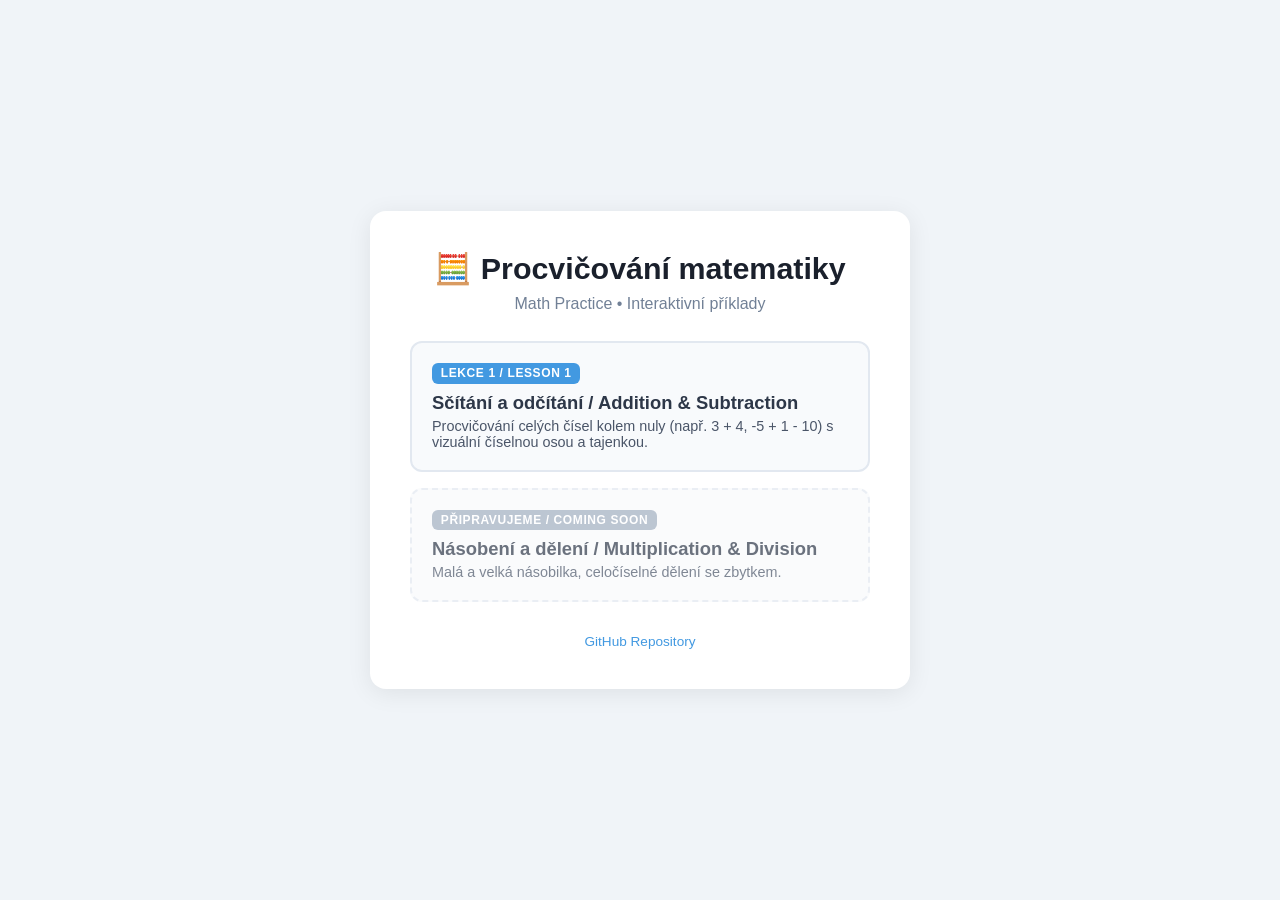
==== index.html @ bd371ef1 "feat: add math practice landing page, README, and GitHub Actions deployment workflow" ====
<!DOCTYPE html>
<html lang="cs">
<head>
  <meta charset="UTF-8">
  <meta name="viewport" content="width=device-width, initial-scale=1.0">
  <title>Procvičování matematiky / Math Practice</title>
  <style>
    *, *::before, *::after {
      box-sizing: border-box;
      margin: 0;
      padding: 0;
    }
    body {
      font-family: 'Segoe UI', Tahoma, Geneva, Verdana, sans-serif;
      background: #f0f4f8;
      color: #2d3748;
      min-height: 100vh;
      display: flex;
      justify-content: center;
      align-items: center;
      padding: 2rem 1rem;
    }
    .portal-card {
      background: #fff;
      border-radius: 16px;
      box-shadow: 0 4px 24px rgba(0,0,0,0.08);
      max-width: 540px;
      width: 100%;
      padding: 2.5rem;
      text-align: center;
    }
    h1 {
      font-size: 1.9rem;
      margin-bottom: 0.5rem;
      color: #1a202c;
    }
    .subtitle {
      font-size: 1rem;
      color: #718096;
      margin-bottom: 1.75rem;
    }
    .lessons-list {
      display: flex;
      flex-direction: column;
      gap: 1rem;
      margin-bottom: 2rem;
      text-align: left;
    }
    .lesson-card {
      display: block;
      text-decoration: none;
      color: inherit;
      background: #f8fafc;
      border: 2px solid #e2e8f0;
      border-radius: 12px;
      padding: 1.25rem;
      transition: all 0.2s ease;
    }
    .lesson-card:hover {
      border-color: #4299e1;
      background: #ebf8ff;
      transform: translateY(-2px);
      box-shadow: 0 4px 12px rgba(66, 153, 225, 0.15);
    }
    .lesson-badge {
      display: inline-block;
      font-size: 0.75rem;
      font-weight: 700;
      text-transform: uppercase;
      letter-spacing: 0.05em;
      padding: 0.2rem 0.55rem;
      border-radius: 6px;
      background: #4299e1;
      color: #fff;
      margin-bottom: 0.5rem;
    }
    .lesson-card.upcoming .lesson-badge {
      background: #a0aec0;
    }
    .lesson-card.upcoming {
      opacity: 0.7;
      cursor: not-allowed;
      border-style: dashed;
    }
    .lesson-card.upcoming:hover {
      border-color: #cbd5e1;
      background: #f8fafc;
      transform: none;
      box-shadow: none;
    }
    .lesson-title {
      font-size: 1.15rem;
      font-weight: 700;
      color: #2d3748;
      margin-bottom: 0.25rem;
    }
    .lesson-desc {
      font-size: 0.9rem;
      color: #4a5568;
    }
    .footer {
      font-size: 0.85rem;
      color: #a0aec0;
    }
    .footer a {
      color: #4299e1;
      text-decoration: none;
    }
    .footer a:hover {
      text-decoration: underline;
    }
  </style>
</head>
<body>
  <div class="portal-card">
    <h1>🧮 Procvičování matematiky</h1>
    <p class="subtitle">Math Practice &bull; Interaktivní příklady</p>

    <div class="lessons-list">
      <a href="1/" class="lesson-card">
        <span class="lesson-badge">Lekce 1 / Lesson 1</span>
        <div class="lesson-title">Sčítání a odčítání / Addition &amp; Subtraction</div>
        <div class="lesson-desc">Procvičování celých čísel kolem nuly (např. 3 + 4, -5 + 1 - 10) s vizuální číselnou osou a tajenkou.</div>
      </a>

      <div class="lesson-card upcoming">
        <span class="lesson-badge">Připravujeme / Coming Soon</span>
        <div class="lesson-title">Násobení a dělení / Multiplication &amp; Division</div>
        <div class="lesson-desc">Malá a velká násobilka, celočíselné dělení se zbytkem.</div>
      </div>
    </div>

    <div class="footer">
      <a href="https://github.com/me2d13/math" target="_blank" rel="noopener">GitHub Repository</a>
    </div>
  </div>
</body>
</html>
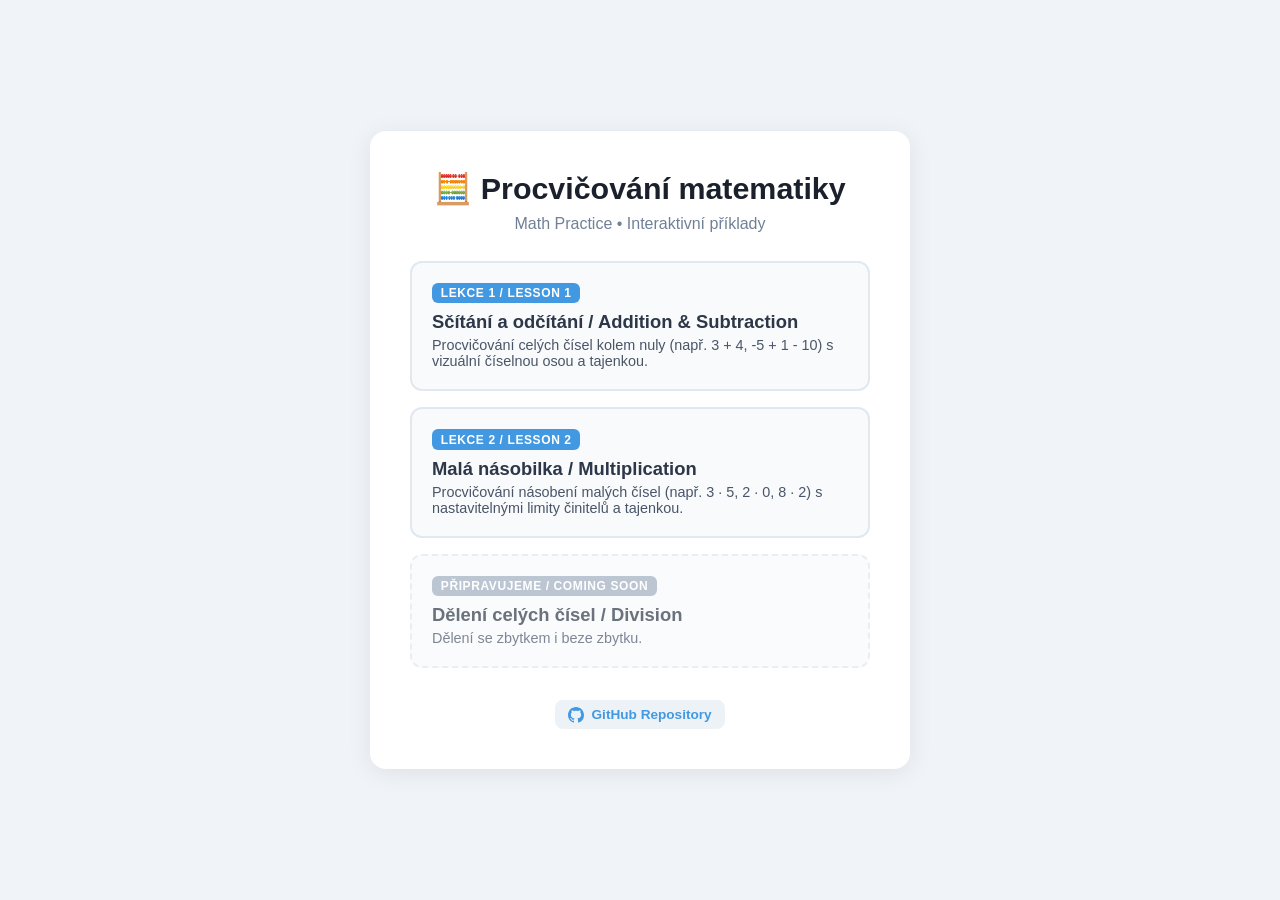
==== commit 5ee6c9ae: "feat: add lesson 2 for multiplication and shared UI components" ====
--- a/index.html
+++ b/index.html
@@ -28,6 +28,29 @@
       width: 100%;
       padding: 2.5rem;
       text-align: center;
+    }
+    .github-link {
+      display: inline-flex;
+      align-items: center;
+      gap: 0.45rem;
+      font-size: 0.85rem;
+      font-weight: 600;
+      color: #4a5568;
+      text-decoration: none;
+      background: #edf2f7;
+      padding: 0.4rem 0.85rem;
+      border-radius: 8px;
+      transition: all 0.15s ease;
+    }
+    .github-link:hover {
+      background: #e2e8f0;
+      color: #1a202c;
+      text-decoration: none;
+    }
+    .github-link svg {
+      width: 16px;
+      height: 16px;
+      fill: currentColor;
     }
     h1 {
       font-size: 1.9rem;
@@ -123,15 +146,24 @@
         <div class="lesson-desc">Procvičování celých čísel kolem nuly (např. 3 + 4, -5 + 1 - 10) s vizuální číselnou osou a tajenkou.</div>
       </a>
 
+      <a href="2/" class="lesson-card">
+        <span class="lesson-badge">Lekce 2 / Lesson 2</span>
+        <div class="lesson-title">Malá násobilka / Multiplication</div>
+        <div class="lesson-desc">Procvičování násobení malých čísel (např. 3 · 5, 2 · 0, 8 · 2) s nastavitelnými limity činitelů a tajenkou.</div>
+      </a>
+
       <div class="lesson-card upcoming">
         <span class="lesson-badge">Připravujeme / Coming Soon</span>
-        <div class="lesson-title">Násobení a dělení / Multiplication &amp; Division</div>
-        <div class="lesson-desc">Malá a velká násobilka, celočíselné dělení se zbytkem.</div>
+        <div class="lesson-title">Dělení celých čísel / Division</div>
+        <div class="lesson-desc">Dělení se zbytkem i beze zbytku.</div>
       </div>
     </div>
 
     <div class="footer">
-      <a href="https://github.com/me2d13/math" target="_blank" rel="noopener">GitHub Repository</a>
+      <a href="https://github.com/me2d13/math" target="_blank" rel="noopener" class="github-link">
+        <svg viewBox="0 0 16 16" width="16" height="16" aria-hidden="true"><path fill="currentColor" d="M8 0C3.58 0 0 3.58 0 8c0 3.54 2.29 6.53 5.47 7.59.4.07.55-.17.55-.38 0-.19-.01-.82-.01-1.49-2.01.37-2.53-.49-2.69-.94-.09-.23-.48-.94-.82-1.13-.28-.15-.68-.52-.01-.53.63-.01 1.08.58 1.23.82.72 1.21 1.87.87 2.33.66.07-.52.28-.87.51-1.07-1.78-.2-3.64-.89-3.64-3.95 0-.87.31-1.59.82-2.15-.08-.2-.36-1.02.08-2.12 0 0 .67-.21 2.2.82.64-.18 1.32-.27 2-.27.68 0 1.36.09 2 .27 1.53-1.04 2.2-.82 2.2-.82.44 1.1.16 1.92.08 2.12.51.56.82 1.27.82 2.15 0 3.07-1.87 3.75-3.65 3.95.29.25.54.73.54 1.48 0 1.07-.01 1.93-.01 2.2 0 .21.15.46.55.38A8.013 8.013 0 0016 8c0-4.42-3.58-8-8-8z"></path></svg>
+        <span>GitHub Repository</span>
+      </a>
     </div>
   </div>
 </body>
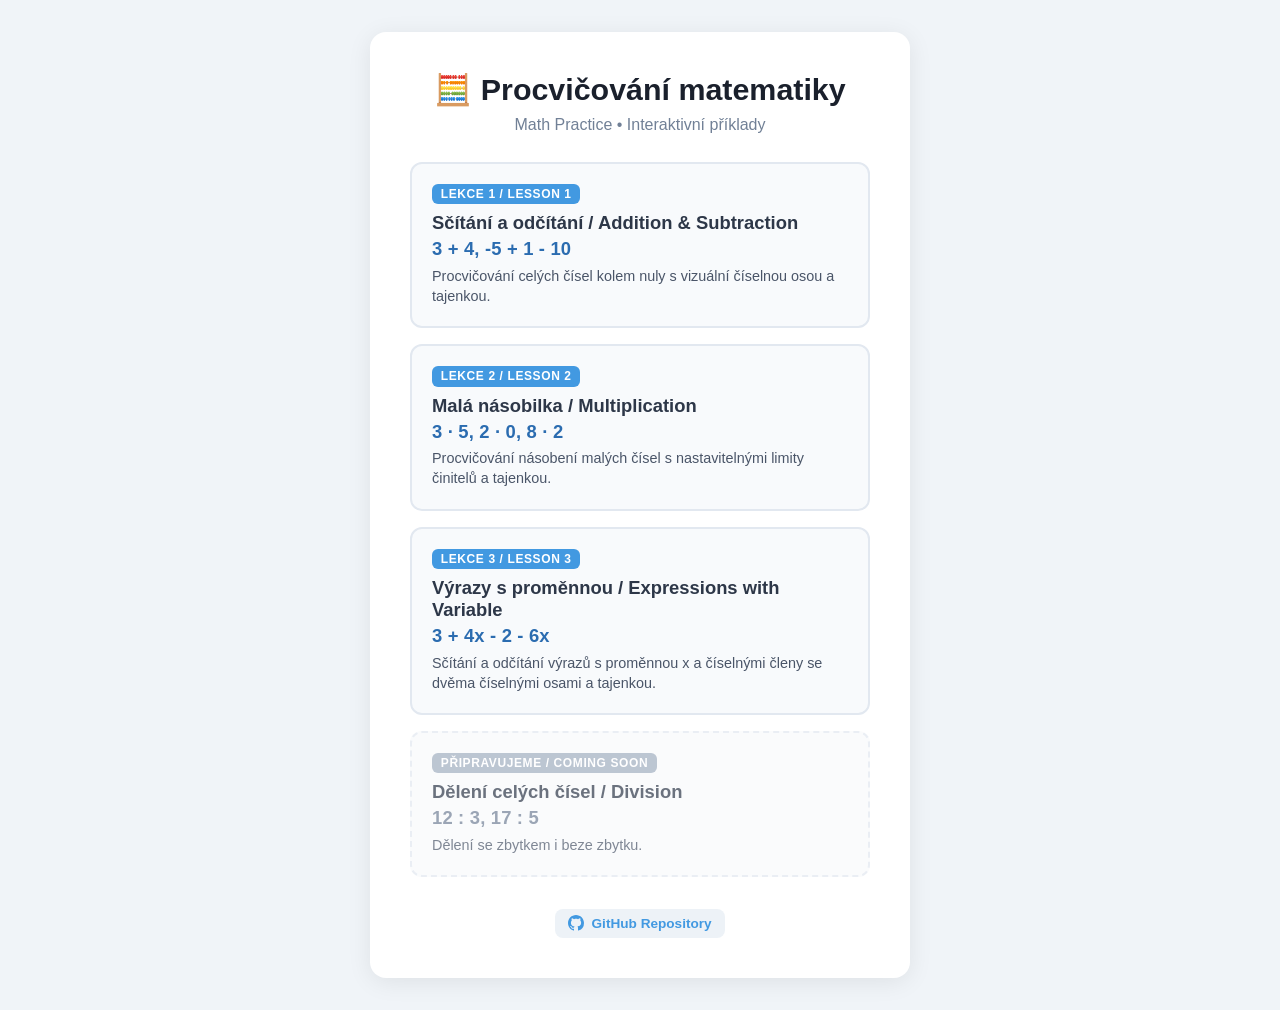
==== commit c02d46d3: "feat: lesson 3" ====
--- a/index.html
+++ b/index.html
@@ -117,9 +117,20 @@
       color: #2d3748;
       margin-bottom: 0.25rem;
     }
+    .lesson-example {
+      font-size: 1.15rem;
+      font-weight: 700;
+      color: #2b6cb0;
+      margin-bottom: 0.35rem;
+      letter-spacing: 0.01em;
+    }
+    .lesson-card.upcoming .lesson-example {
+      color: #718096;
+    }
     .lesson-desc {
       font-size: 0.9rem;
       color: #4a5568;
+      line-height: 1.4;
     }
     .footer {
       font-size: 0.85rem;
@@ -143,18 +154,28 @@
       <a href="1/" class="lesson-card">
         <span class="lesson-badge">Lekce 1 / Lesson 1</span>
         <div class="lesson-title">Sčítání a odčítání / Addition &amp; Subtraction</div>
-        <div class="lesson-desc">Procvičování celých čísel kolem nuly (např. 3 + 4, -5 + 1 - 10) s vizuální číselnou osou a tajenkou.</div>
+        <div class="lesson-example">3 + 4, -5 + 1 - 10</div>
+        <div class="lesson-desc">Procvičování celých čísel kolem nuly s vizuální číselnou osou a tajenkou.</div>
       </a>
 
       <a href="2/" class="lesson-card">
         <span class="lesson-badge">Lekce 2 / Lesson 2</span>
         <div class="lesson-title">Malá násobilka / Multiplication</div>
-        <div class="lesson-desc">Procvičování násobení malých čísel (např. 3 · 5, 2 · 0, 8 · 2) s nastavitelnými limity činitelů a tajenkou.</div>
+        <div class="lesson-example">3 · 5, 2 · 0, 8 · 2</div>
+        <div class="lesson-desc">Procvičování násobení malých čísel s nastavitelnými limity činitelů a tajenkou.</div>
+      </a>
+
+      <a href="3/" class="lesson-card">
+        <span class="lesson-badge">Lekce 3 / Lesson 3</span>
+        <div class="lesson-title">Výrazy s proměnnou / Expressions with Variable</div>
+        <div class="lesson-example">3 + 4x - 2 - 6x</div>
+        <div class="lesson-desc">Sčítání a odčítání výrazů s proměnnou x a číselnými členy se dvěma číselnými osami a tajenkou.</div>
       </a>
 
       <div class="lesson-card upcoming">
         <span class="lesson-badge">Připravujeme / Coming Soon</span>
         <div class="lesson-title">Dělení celých čísel / Division</div>
+        <div class="lesson-example">12 : 3, 17 : 5</div>
         <div class="lesson-desc">Dělení se zbytkem i beze zbytku.</div>
       </div>
     </div>
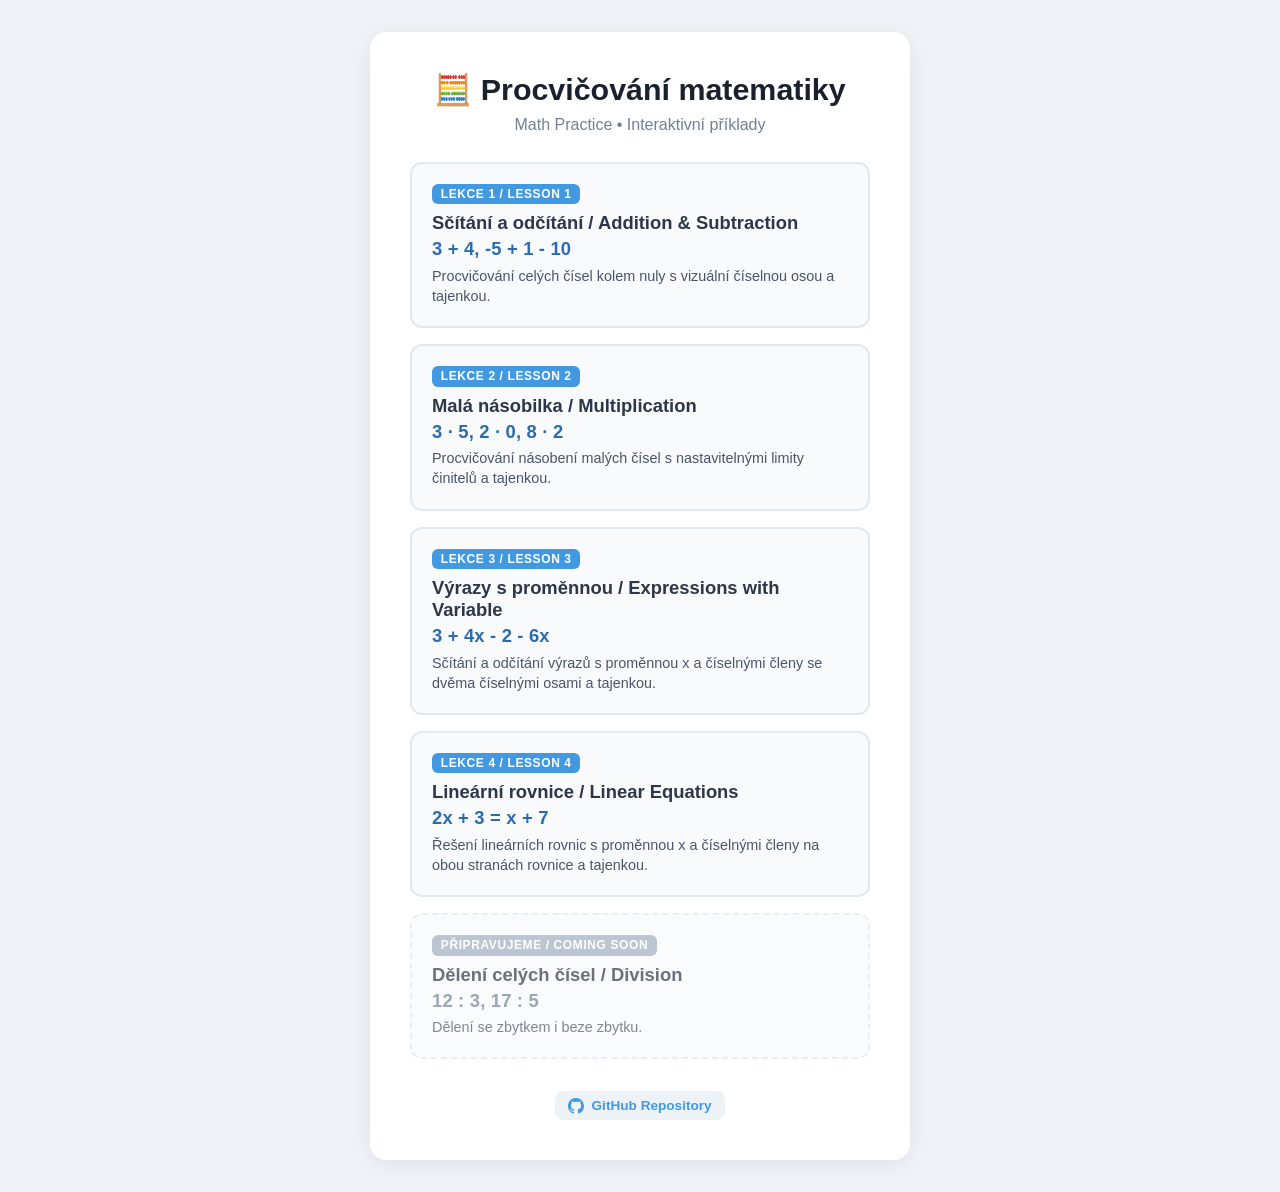
==== commit 742e805b: "Lesson 4: equations" ====
--- a/index.html
+++ b/index.html
@@ -172,6 +172,13 @@
         <div class="lesson-desc">Sčítání a odčítání výrazů s proměnnou x a číselnými členy se dvěma číselnými osami a tajenkou.</div>
       </a>
 
+      <a href="4/" class="lesson-card">
+        <span class="lesson-badge">Lekce 4 / Lesson 4</span>
+        <div class="lesson-title">Lineární rovnice / Linear Equations</div>
+        <div class="lesson-example">2x + 3 = x + 7</div>
+        <div class="lesson-desc">Řešení lineárních rovnic s proměnnou x a číselnými členy na obou stranách rovnice a tajenkou.</div>
+      </a>
+
       <div class="lesson-card upcoming">
         <span class="lesson-badge">Připravujeme / Coming Soon</span>
         <div class="lesson-title">Dělení celých čísel / Division</div>
